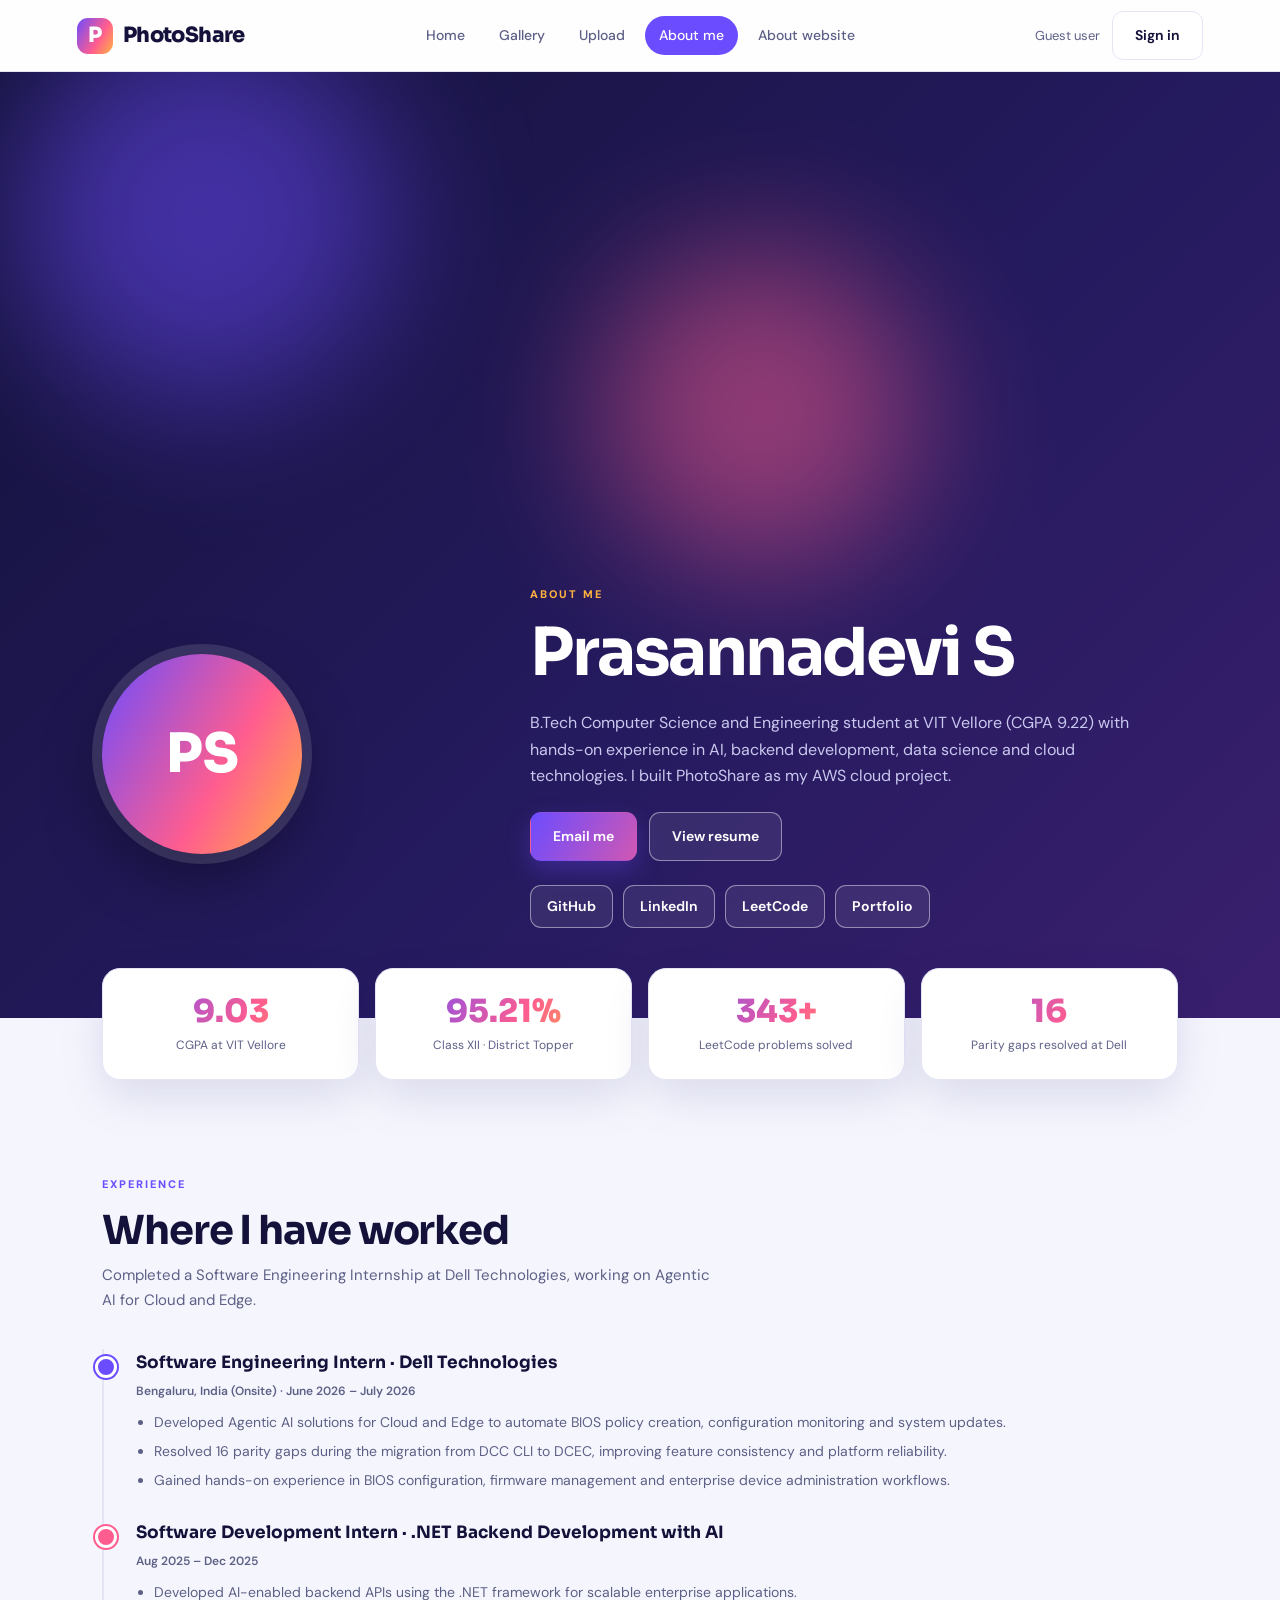
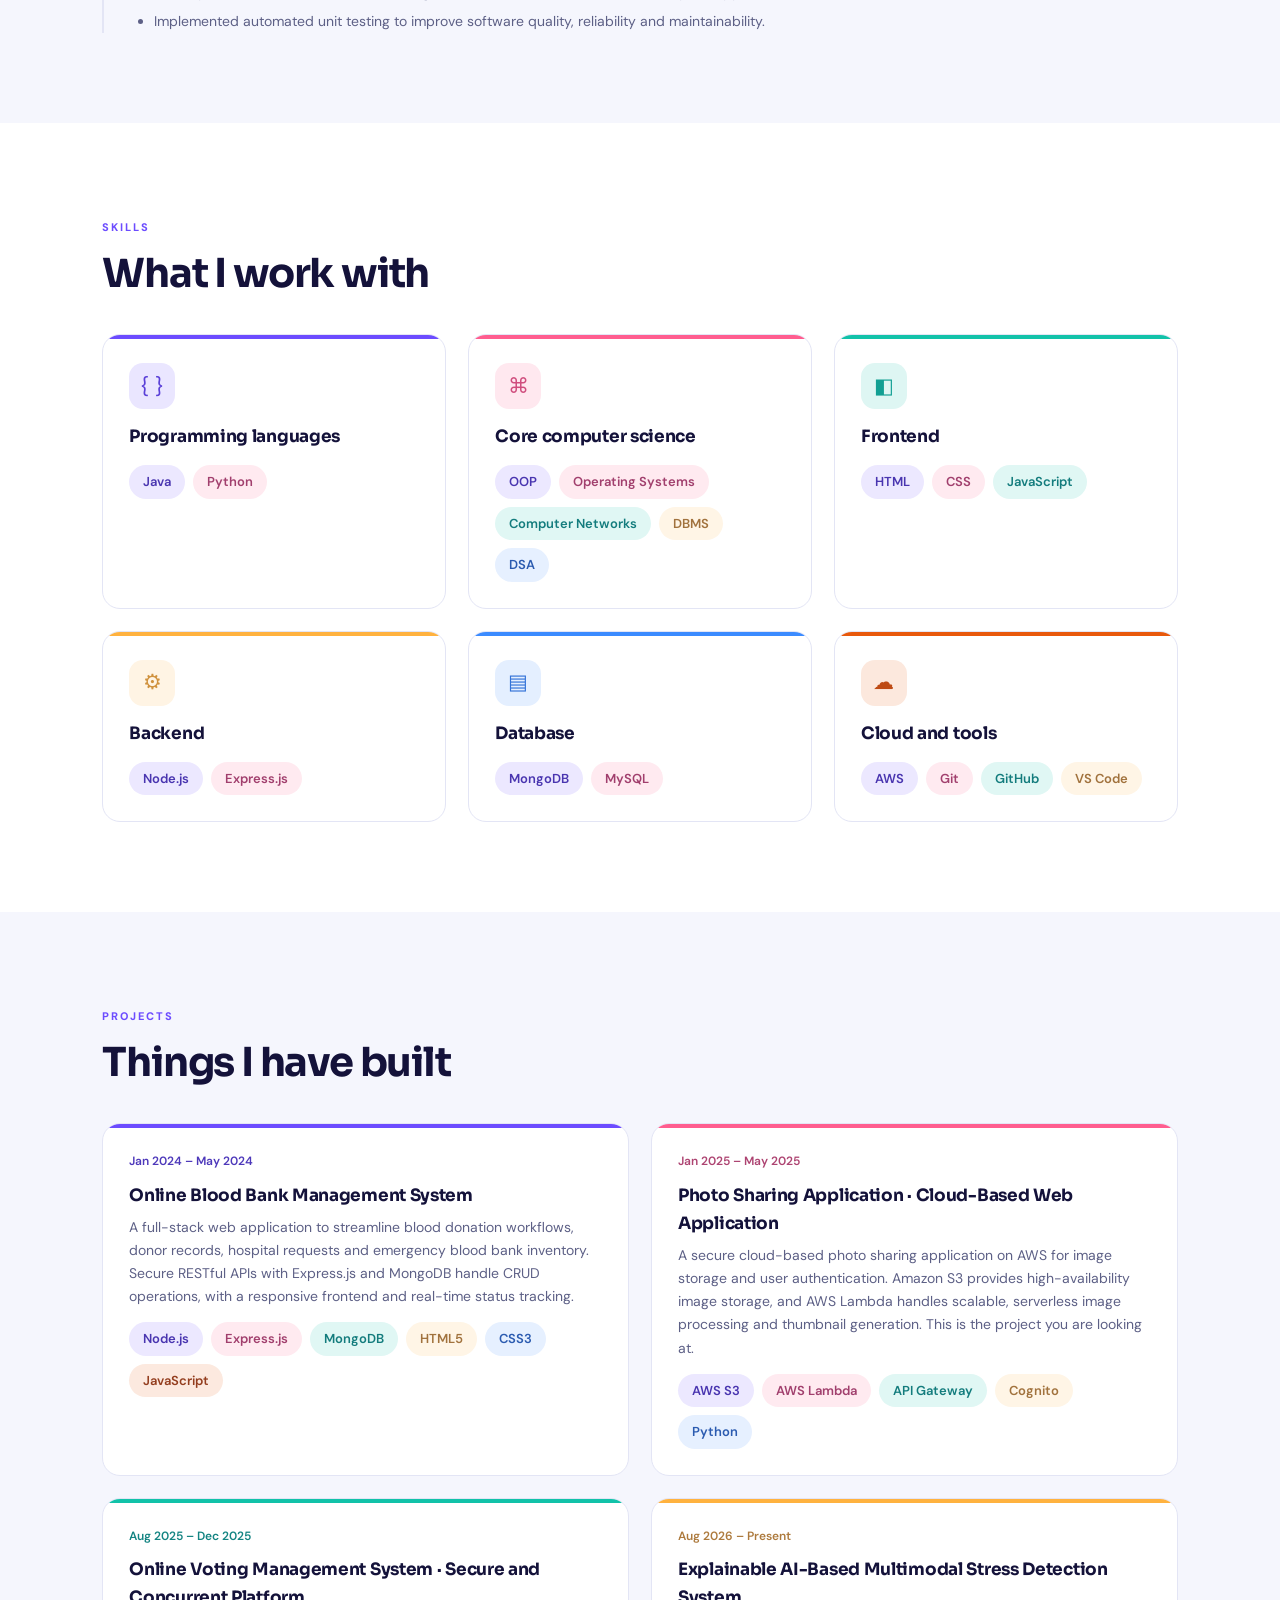
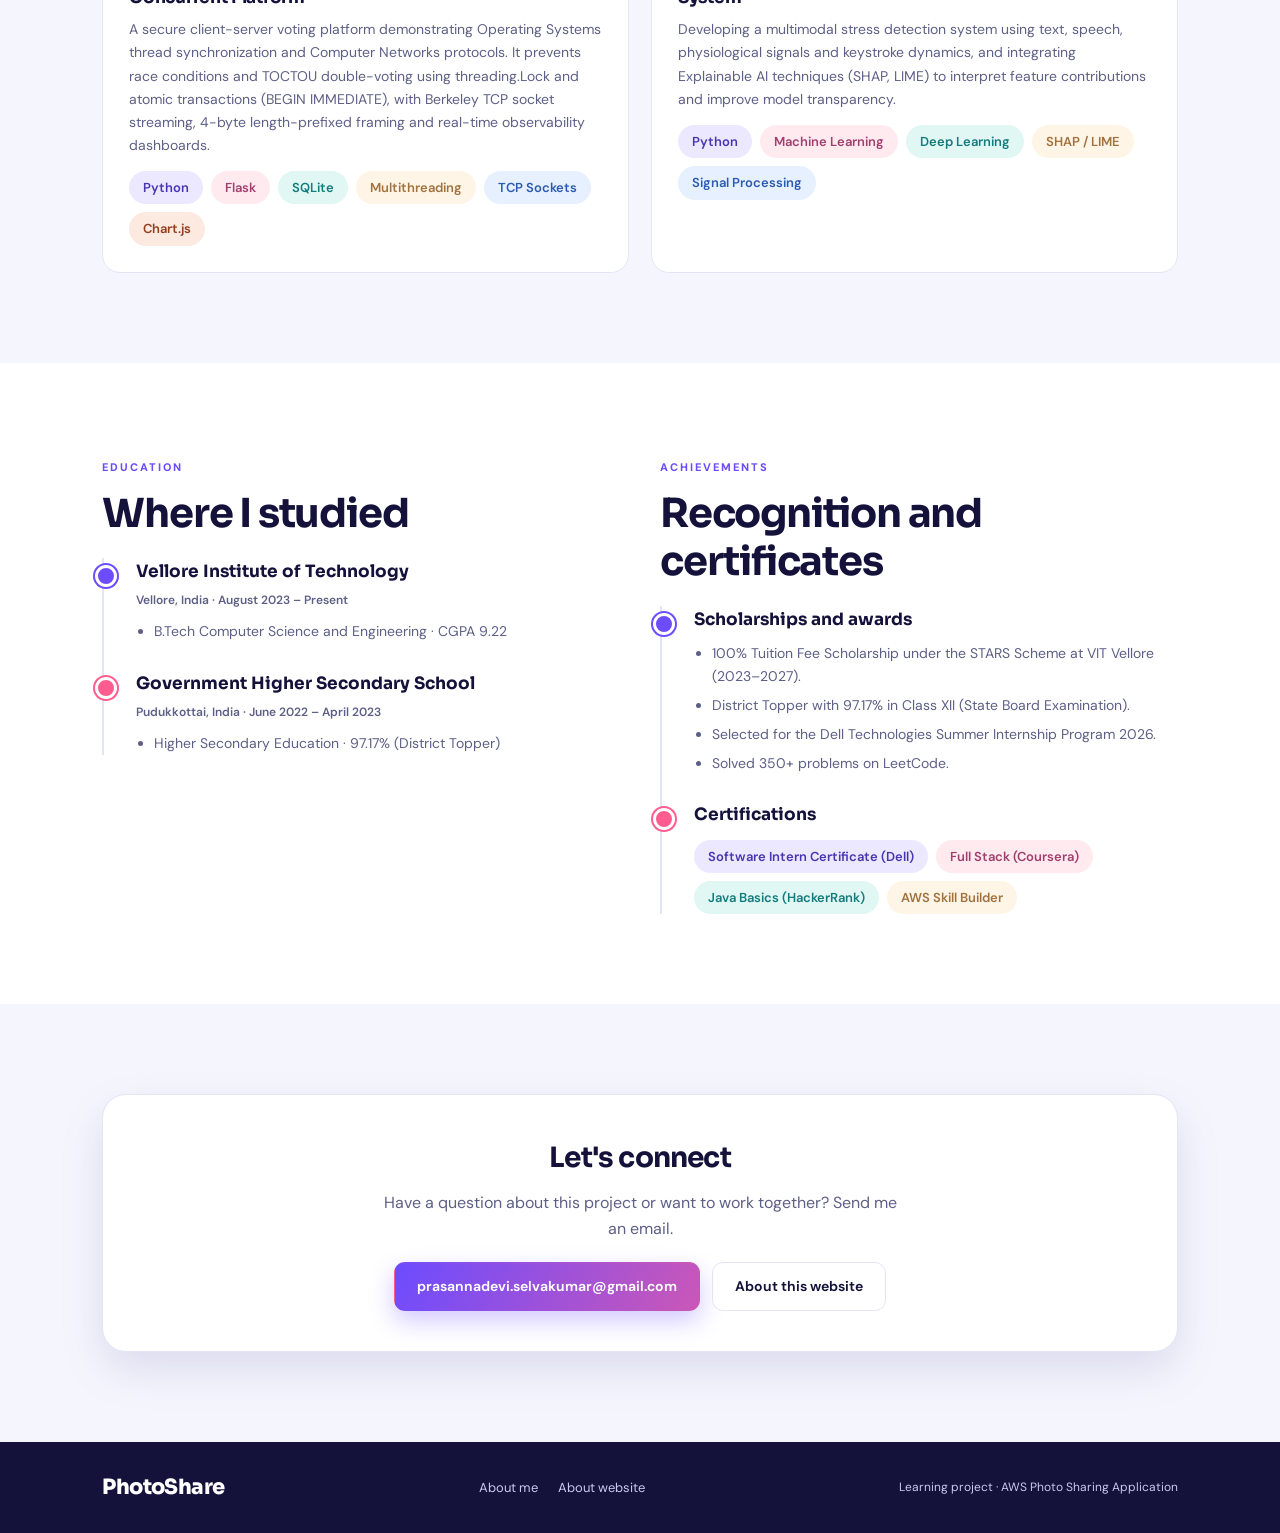
==== about-me.html @ 5a3b8825 "Initial PhotoShare frontend upload" ====
<!DOCTYPE html>
<html lang="en">
<head>
  <meta charset="UTF-8">
  <meta name="viewport" content="width=device-width, initial-scale=1.0">
  <title>About me | PhotoShare</title>
  <link rel="preconnect" href="https://fonts.googleapis.com">
  <link rel="preconnect" href="https://fonts.gstatic.com" crossorigin>
  <link href="https://fonts.googleapis.com/css2?family=DM+Sans:wght@400;500;600;700&family=Sora:wght@600;700;800&display=swap" rel="stylesheet">
  <link rel="stylesheet" href="style.css">
  <script>document.documentElement.classList.add("js");</script>
</head>
<body>
  <header class="topbar">
    <a class="brand" href="index.html#home">
      <span class="brand-icon">P</span> PhotoShare
    </a>
    <nav id="mainNav">
      <a href="index.html#home">Home</a>
      <a href="index.html#gallery">Gallery</a>
      <a href="index.html#upload">Upload</a>
      <a href="about-me.html">About me</a>
      <a href="about-website.html">About website</a>
      <a href="admin.html" id="adminLink" class="hidden">Admin</a>
    </nav>
    <div class="account">
      <span id="userLabel">Guest user</span>
      <button id="loginOpen" class="btn btn-light">Sign in</button>
      <button id="logoutBtn" class="btn btn-light hidden">Sign out</button>
    </div>
    <button class="menu-toggle" id="menuToggle" aria-label="Toggle menu" aria-expanded="false" aria-controls="mainNav">
      <span></span><span></span><span></span>
    </button>
  </header>

  <main>
    <section class="page-hero">
      <div class="blob b1"></div><div class="blob b2"></div>
      <div class="avatar">
        <span>PS</span>
        <img src="Prasanna_Devi.JPEG" alt="Portrait of Prasannadevi S" onerror="this.remove()">
      </div>
      <div class="intro">
        <span class="eyebrow">ABOUT ME</span>
        <h1>Prasannadevi S</h1>
        <p class="lead">B.Tech Computer Science and Engineering student at VIT Vellore (CGPA 9.22)
          with hands-on experience in AI, backend development, data science and cloud
          technologies. I built PhotoShare as my AWS cloud project.</p>
        <div class="hero-actions">
          <a href="mailto:prasannadevi.selvakumar@gmail.com" class="btn btn-primary">Email me</a>
          <a href="https://drive.google.com/file/d/1bGVpnDCysc-osPadfMl0ZBc3N4VnRumS/view?usp=sharing" class="btn btn-outline" target="_blank" rel="noopener">View resume</a>
        </div>
        <div class="social">
          <!-- Replace each # with your real profile link -->
          <a href="#" class="btn btn-outline">GitHub</a>
          <a href="#" class="btn btn-outline">LinkedIn</a>
          <a href="#" class="btn btn-outline">LeetCode</a>
          <a href="#" class="btn btn-outline">Portfolio</a>
        </div>
      </div>
    </section>

    <section class="facts">
      <div class="fact reveal"><strong data-count="9.22" data-decimals="2">9.22</strong><span>CGPA at VIT Vellore</span></div>
      <div class="fact reveal" style="--d:100ms"><strong data-count="97.17" data-decimals="2" data-suffix="%">97.17%</strong><span>Class XII · District Topper</span></div>
      <div class="fact reveal" style="--d:200ms"><strong data-count="350" data-suffix="+">350+</strong><span>LeetCode problems solved</span></div>
      <div class="fact reveal" style="--d:300ms"><strong data-count="16">16</strong><span>Parity gaps resolved at Dell</span></div>
    </section>

    <section class="section">
      <div class="section-heading reveal">
        <span class="eyebrow">EXPERIENCE</span>
        <h2>Where I have worked</h2>
        <p>Completed a Software Engineering Internship at Dell Technologies, working on Agentic AI for Cloud and Edge.</p>
      </div>
      <div class="timeline">
        <article class="t-item reveal">
          <h3>Software Engineering Intern · Dell Technologies</h3>
          <span class="meta">Bengaluru, India (Onsite) · June 2026 – July 2026</span>
          <ul>
            <li>Developed Agentic AI solutions for Cloud and Edge to automate BIOS policy creation, configuration monitoring and system updates.</li>
            <li>Resolved 16 parity gaps during the migration from DCC CLI to DCEC, improving feature consistency and platform reliability.</li>
            <li>Gained hands-on experience in BIOS configuration, firmware management and enterprise device administration workflows.</li>
          </ul>
        </article>
        <article class="t-item reveal">
          <h3>Software Development Intern · .NET Backend Development with AI</h3>
          <span class="meta">Aug 2025 – Dec 2025</span>
          <ul>
            <li>Developed AI-enabled backend APIs using the .NET framework for scalable enterprise applications.</li>
            <li>Implemented automated unit testing to improve software quality, reliability and maintainability.</li>
          </ul>
        </article>
      </div>
    </section>

    <section class="section alt">
      <div class="section-heading reveal">
        <span class="eyebrow">SKILLS</span>
        <h2>What I work with</h2>
      </div>
      <div class="cards">
        <div class="card reveal"><i class="ico">{ }</i><h3>Programming languages</h3>
          <div class="chips"><span class="chip">Java</span><span class="chip">Python</span></div></div>
        <div class="card reveal" style="--d:80ms"><i class="ico">⌘</i><h3>Core computer science</h3>
          <div class="chips"><span class="chip">OOP</span><span class="chip">Operating Systems</span><span class="chip">Computer Networks</span><span class="chip">DBMS</span><span class="chip">DSA</span></div></div>
        <div class="card reveal" style="--d:160ms"><i class="ico">◧</i><h3>Frontend</h3>
          <div class="chips"><span class="chip">HTML</span><span class="chip">CSS</span><span class="chip">JavaScript</span></div></div>
        <div class="card reveal"><i class="ico">⚙</i><h3>Backend</h3>
          <div class="chips"><span class="chip">Node.js</span><span class="chip">Express.js</span></div></div>
        <div class="card reveal" style="--d:80ms"><i class="ico">▤</i><h3>Database</h3>
          <div class="chips"><span class="chip">MongoDB</span><span class="chip">MySQL</span></div></div>
        <div class="card reveal" style="--d:160ms"><i class="ico">☁</i><h3>Cloud and tools</h3>
          <div class="chips"><span class="chip">AWS</span><span class="chip">Git</span><span class="chip">GitHub</span><span class="chip">VS Code</span></div></div>
      </div>
    </section>

    <section class="section">
      <div class="section-heading reveal">
        <span class="eyebrow">PROJECTS</span>
        <h2>Things I have built</h2>
      </div>
      <div class="cards two">
        <article class="card reveal">
          <span class="meta">Jan 2024 – May 2024</span>
          <h3>Online Blood Bank Management System</h3>
          <p>A full-stack web application to streamline blood donation workflows, donor records, hospital requests and emergency blood bank inventory. Secure RESTful APIs with Express.js and MongoDB handle CRUD operations, with a responsive frontend and real-time status tracking.</p>
          <div class="chips"><span class="chip">Node.js</span><span class="chip">Express.js</span><span class="chip">MongoDB</span><span class="chip">HTML5</span><span class="chip">CSS3</span><span class="chip">JavaScript</span></div>
        </article>
        <article class="card reveal" style="--d:100ms">
          <span class="meta">Jan 2025 – May 2025</span>
          <h3>Photo Sharing Application · Cloud-Based Web Application</h3>
          <p>A secure cloud-based photo sharing application on AWS for image storage and user authentication. Amazon S3 provides high-availability image storage, and AWS Lambda handles scalable, serverless image processing and thumbnail generation. This is the project you are looking at.</p>
          <div class="chips"><span class="chip">AWS S3</span><span class="chip">AWS Lambda</span><span class="chip">API Gateway</span><span class="chip">Cognito</span><span class="chip">Python</span></div>
        </article>
        <article class="card reveal">
          <span class="meta">Aug 2025 – Dec 2025</span>
          <h3>Online Voting Management System · Secure and Concurrent Platform</h3>
          <p>A secure client-server voting platform demonstrating Operating Systems thread synchronization and Computer Networks protocols. It prevents race conditions and TOCTOU double-voting using threading.Lock and atomic transactions (BEGIN IMMEDIATE), with Berkeley TCP socket streaming, 4-byte length-prefixed framing and real-time observability dashboards.</p>
          <div class="chips"><span class="chip">Python</span><span class="chip">Flask</span><span class="chip">SQLite</span><span class="chip">Multithreading</span><span class="chip">TCP Sockets</span><span class="chip">Chart.js</span></div>
        </article>
        <article class="card reveal" style="--d:100ms">
          <span class="meta">Aug 2026 – Present</span>
          <h3>Explainable AI-Based Multimodal Stress Detection System</h3>
          <p>Developing a multimodal stress detection system using text, speech, physiological signals and keystroke dynamics, and integrating Explainable AI techniques (SHAP, LIME) to interpret feature contributions and improve model transparency.</p>
          <div class="chips"><span class="chip">Python</span><span class="chip">Machine Learning</span><span class="chip">Deep Learning</span><span class="chip">SHAP / LIME</span><span class="chip">Signal Processing</span></div>
        </article>
      </div>
    </section>

    <section class="section alt">
      <div class="two-col">
        <div>
          <div class="section-heading reveal" style="margin-bottom:0">
            <span class="eyebrow">EDUCATION</span>
            <h2 class="sub-title">Where I studied</h2>
          </div>
          <div class="timeline">
            <article class="t-item reveal">
              <h3>Vellore Institute of Technology</h3>
              <span class="meta">Vellore, India · August 2023 – Present</span>
              <ul><li>B.Tech Computer Science and Engineering · CGPA 9.22</li></ul>
            </article>
            <article class="t-item reveal">
              <h3>Government Higher Secondary School</h3>
              <span class="meta">Pudukkottai, India · June 2022 – April 2023</span>
              <ul><li>Higher Secondary Education · 97.17% (District Topper)</li></ul>
            </article>
          </div>
        </div>
        <div>
          <div class="section-heading reveal" style="margin-bottom:0">
            <span class="eyebrow">ACHIEVEMENTS</span>
            <h2 class="sub-title">Recognition and certificates</h2>
          </div>
          <div class="timeline">
            <article class="t-item reveal">
              <h3>Scholarships and awards</h3>
              <ul>
                <li>100% Tuition Fee Scholarship under the STARS Scheme at VIT Vellore (2023–2027).</li>
                <li>District Topper with 97.17% in Class XII (State Board Examination).</li>
                <li>Selected for the Dell Technologies Summer Internship Program 2026.</li>
                <li>Solved 350+ problems on LeetCode.</li>
              </ul>
            </article>
            <article class="t-item reveal">
              <h3>Certifications</h3>
              <div class="chips" style="margin-top:10px">
                <span class="chip">Software Intern Certificate (Dell)</span>
                <span class="chip">Full Stack (Coursera)</span>
                <span class="chip">Java Basics (HackerRank)</span>
                <span class="chip">AWS Skill Builder</span>
              </div>
            </article>
          </div>
        </div>
      </div>
    </section>

    <section class="section">
      <div class="cta-band reveal" style="margin:0">
        <h2>Let's connect</h2>
        <p>Have a question about this project or want to work together? Send me an email.</p>
        <div class="hero-actions">
          <a href="mailto:prasannadevi.selvakumar@gmail.com" class="btn btn-primary">prasannadevi.selvakumar@gmail.com</a>
          <a href="about-website.html" class="btn btn-light">About this website</a>
        </div>
      </div>
    </section>
  </main>

  <footer>
    <a class="brand" href="index.html#home">PhotoShare</a>
    <div class="foot-links">
      <a href="about-me.html">About me</a>
      <a href="about-website.html">About website</a>
    </div>
    <span>Learning project · AWS Photo Sharing Application</span>
  </footer>

  <div id="toast" class="toast" role="status" aria-live="polite"></div>
  <script src="app.js"></script>
</body>
</html>
---- style.css ----
/* PhotoShare — shared styles for index, about-me and about-website */
:root {
  --ink: #14123a;
  --ink-2: #241a5e;
  --muted: #5d6086;
  --violet: #6c4cff;
  --pink: #ff5d8f;
  --amber: #ffb23f;
  --teal: #12c2a9;
  --bg: #f5f6fd;
  --line: #e3e5f5;
  --white: #fff;
  --grad: linear-gradient(120deg, var(--violet), var(--pink) 60%, var(--amber));
  --shadow: 0 18px 45px rgba(40, 30, 120, .12);
}

* { box-sizing: border-box; margin: 0; padding: 0; }
html { scroll-behavior: smooth; }

body {
  background: var(--bg);
  color: var(--ink);
  font-family: "DM Sans", "Segoe UI", Arial, sans-serif;
  line-height: 1.65;
  -webkit-font-smoothing: antialiased;
}

h1, h2, h3, .brand { font-family: Sora, "Segoe UI", Arial, sans-serif; }
a { color: inherit; text-decoration: none; }
button, input { font: inherit; }
button, .btn { cursor: pointer; }
.hidden { display: none !important; }
:focus-visible { outline: 3px solid var(--pink); outline-offset: 3px; }

/* ---------- Header ---------- */
.topbar {
  position: sticky;
  top: 0;
  z-index: 50;
  height: 72px;
  padding: 0 6%;
  display: flex;
  align-items: center;
  justify-content: space-between;
  gap: 24px;
  background: rgba(255, 255, 255, .86);
  backdrop-filter: blur(14px);
  border-bottom: 1px solid var(--line);
  transition: box-shadow .3s;
}
.topbar.scrolled { box-shadow: 0 8px 30px rgba(40, 30, 120, .1); }

.brand {
  display: flex;
  align-items: center;
  gap: 10px;
  font-size: 21px;
  font-weight: 800;
  letter-spacing: -.6px;
}
.brand-icon {
  display: grid;
  place-items: center;
  width: 36px;
  height: 36px;
  border-radius: 11px;
  color: #fff;
  background: var(--grad);
  transition: transform .4s;
}
.brand:hover .brand-icon { transform: rotate(-12deg) scale(1.08); }

nav { display: flex; gap: 6px; }
nav a {
  position: relative;
  padding: 8px 14px;
  border-radius: 99px;
  font-size: 14px;
  font-weight: 500;
  color: var(--muted);
  transition: color .2s, background .2s;
}
nav a:hover { color: var(--violet); background: #efecff; }
nav a.active { color: #fff; background: var(--violet); }

.account { display: flex; align-items: center; gap: 12px; font-size: 13px; color: var(--muted); }

.menu-toggle {
  display: none;
  width: 42px;
  height: 42px;
  border: 1px solid var(--line);
  border-radius: 11px;
  background: #fff;
  flex-direction: column;
  align-items: center;
  justify-content: center;
  gap: 4px;
}
.menu-toggle span { width: 18px; height: 2px; background: var(--ink); border-radius: 2px; transition: .25s; }
.menu-toggle[aria-expanded="true"] span:nth-child(1) { transform: translateY(6px) rotate(45deg); }
.menu-toggle[aria-expanded="true"] span:nth-child(2) { opacity: 0; }
.menu-toggle[aria-expanded="true"] span:nth-child(3) { transform: translateY(-6px) rotate(-45deg); }

/* ---------- Buttons ---------- */
.btn {
  position: relative;
  overflow: hidden;
  display: inline-flex;
  justify-content: center;
  align-items: center;
  gap: 6px;
  padding: 12px 22px;
  border-radius: 11px;
  border: 1px solid transparent;
  font-weight: 650;
  font-size: 14px;
  transition: transform .2s, box-shadow .2s, background .2s, border-color .2s;
}
.btn:hover { transform: translateY(-2px); }
.btn-primary {
  color: #fff;
  background: linear-gradient(120deg, var(--violet), var(--pink));
  background-size: 160% 100%;
  box-shadow: 0 10px 24px rgba(108, 76, 255, .3);
}
.btn-primary:hover { background-position: 100% 0; box-shadow: 0 14px 30px rgba(255, 93, 143, .35); }
.btn-primary::after {
  content: "";
  position: absolute;
  top: 0;
  left: -80%;
  width: 50%;
  height: 100%;
  background: linear-gradient(100deg, transparent, rgba(255, 255, 255, .45), transparent);
  transform: skewX(-20deg);
}
.btn-primary:hover::after { left: 130%; transition: left .6s; }
.btn-primary:disabled { opacity: .7; cursor: progress; transform: none; }
.btn-light { background: #fff; border-color: var(--line); color: var(--ink); }
.btn-light:hover { border-color: var(--violet); color: var(--violet); }
.btn-outline { border-color: rgba(255, 255, 255, .45); color: #fff; background: rgba(255, 255, 255, .08); }
.btn-outline:hover { background: rgba(255, 255, 255, .18); }
.btn-wide { width: 100%; }

/* ---------- Hero (home) ---------- */
.hero, .page-hero {
  position: relative;
  overflow: hidden;
  color: #fff;
  background: linear-gradient(135deg, #14123a 0%, #241a5e 55%, #3a1f6e 100%);
}
.hero {
  min-height: 570px;
  padding: 90px 8% 140px;
  display: grid;
  grid-template-columns: 1.1fr .9fr;
  align-items: center;
  gap: 50px;
}
.blob {
  position: absolute;
  border-radius: 50%;
  filter: blur(70px);
  opacity: .5;
  animation: drift 14s ease-in-out infinite alternate;
  pointer-events: none;
}
.blob.b1 { width: 380px; height: 380px; background: var(--violet); top: -130px; left: -90px; }
.blob.b2 { width: 320px; height: 320px; background: var(--pink); right: -70px; top: 18%; animation-delay: -4s; }
.blob.b3 { width: 260px; height: 260px; background: var(--teal); bottom: -110px; left: 42%; opacity: .35; animation-delay: -8s; }

.hero-content, .hero-art, .page-hero > div { position: relative; z-index: 1; }

.eyebrow {
  display: inline-block;
  margin-bottom: 14px;
  font-size: 11px;
  font-weight: 800;
  letter-spacing: 2px;
  color: var(--violet);
}
.hero .eyebrow, .page-hero .eyebrow, .cloud-banner .eyebrow { color: var(--amber); }

.hero h1, .page-hero h1 {
  font-size: clamp(40px, 5.2vw, 66px);
  line-height: 1.08;
  letter-spacing: -2.5px;
}
.grad-text {
  background: linear-gradient(90deg, var(--amber), var(--pink), var(--violet), var(--teal), var(--amber));
  background-size: 250% auto;
  -webkit-background-clip: text;
  background-clip: text;
  color: transparent;
  animation: shine 7s linear infinite;
}
.hero-content > p, .page-hero p.lead {
  max-width: 520px;
  margin: 22px 0;
  color: #c9c8ee;
  font-size: 16px;
}
.hero-actions { display: flex; gap: 12px; flex-wrap: wrap; }
.hero-note { display: flex; align-items: center; gap: 10px; margin-top: 30px; font-size: 13px; color: #b5b3e0; }
.status-dot {
  width: 9px;
  height: 9px;
  border-radius: 50%;
  background: var(--teal);
  animation: ping 2s infinite;
}

/* One orchestrated page-load sequence */
.hero-content > *, .page-hero .intro > * { animation: rise .8s cubic-bezier(.2, .8, .2, 1) both; }
.hero-content > *:nth-child(2), .page-hero .intro > *:nth-child(2) { animation-delay: .12s; }
.hero-content > *:nth-child(3), .page-hero .intro > *:nth-child(3) { animation-delay: .24s; }
.hero-content > *:nth-child(4), .page-hero .intro > *:nth-child(4) { animation-delay: .36s; }
.hero-content > *:nth-child(5), .page-hero .intro > *:nth-child(5) { animation-delay: .48s; }

.hero-art { height: 340px; }
.photo-card {
  position: absolute;
  overflow: hidden;
  border: 8px solid #fff;
  border-radius: 18px;
  background: #fff;
  box-shadow: 0 28px 60px rgba(0, 0, 0, .35);
}
.photo-card img { display: block; width: 100%; height: 100%; object-fit: cover; }
.photo-back { width: 65%; height: 240px; top: 10px; right: 0; animation: floatA 7s ease-in-out infinite; }
.photo-front { width: 66%; height: 255px; bottom: 0; left: 2%; animation: floatB 8s ease-in-out infinite; }
.photo-caption {
  position: absolute;
  inset: auto 0 0 0;
  padding: 22px 12px 10px;
  display: flex;
  justify-content: space-between;
  color: #fff;
  background: linear-gradient(transparent, rgba(0, 0, 0, .65));
  font-size: 12px;
  font-weight: 700;
}
.floating-note {
  position: absolute;
  right: 0;
  bottom: 15px;
  padding: 13px 16px;
  border-radius: 12px;
  background: #fff;
  color: var(--ink);
  box-shadow: 0 12px 30px rgba(0, 0, 0, .25);
  font-size: 12px;
  font-weight: 700;
  animation: floatC 5s ease-in-out infinite;
}

/* ---------- Stats ---------- */
.stats {
  position: relative;
  z-index: 2;
  margin: -64px 8% 0;
  display: grid;
  grid-template-columns: repeat(3, 1fr);
  gap: 18px;
}
.stat {
  display: flex;
  align-items: center;
  gap: 16px;
  padding: 22px 24px;
  border: 1px solid var(--line);
  border-radius: 18px;
  background: #fff;
  box-shadow: var(--shadow);
}
.stat-text { display: flex; flex-direction: column; }
.stat strong { font: 700 22px Sora, sans-serif; line-height: 1.2; }
.stat-text > span { font-size: 12px; color: var(--muted); }
.ico {
  flex: none;
  display: grid;
  place-items: center;
  width: 46px;
  height: 46px;
  border-radius: 14px;
  font-style: normal;
  font-size: 21px;
  background: color-mix(in srgb, var(--c, var(--violet)) 14%, #fff);
  color: color-mix(in srgb, var(--c, var(--violet)) 80%, #14123a);
}
.stat:nth-child(1) { --c: var(--violet); }
.stat:nth-child(2) { --c: var(--pink); }
.stat:nth-child(3) { --c: var(--teal); }

/* ---------- Marquee ---------- */
.marquee { overflow: hidden; margin-top: 46px; padding: 6px 0; }
.marquee-track { display: flex; gap: 14px; width: max-content; animation: scroll 32s linear infinite; }
.marquee:hover .marquee-track { animation-play-state: paused; }
.marquee .chip { font-size: 14px; padding: 9px 20px; }

.chip {
  display: inline-flex;
  align-items: center;
  gap: 6px;
  padding: 6px 14px;
  border-radius: 99px;
  font-size: 13px;
  font-weight: 600;
  white-space: nowrap;
  background: color-mix(in srgb, var(--c, var(--violet)) 13%, #fff);
  color: color-mix(in srgb, var(--c, var(--violet)) 60%, #14123a);
}
.marquee .chip:nth-child(6n+1), .chips .chip:nth-child(6n+1) { --c: var(--violet); }
.marquee .chip:nth-child(6n+2), .chips .chip:nth-child(6n+2) { --c: var(--pink); }
.marquee .chip:nth-child(6n+3), .chips .chip:nth-child(6n+3) { --c: var(--teal); }
.marquee .chip:nth-child(6n+4), .chips .chip:nth-child(6n+4) { --c: var(--amber); }
.marquee .chip:nth-child(6n+5), .chips .chip:nth-child(6n+5) { --c: #3b8bff; }
.marquee .chip:nth-child(6n), .chips .chip:nth-child(6n) { --c: #e8590c; }
.chips { display: flex; flex-wrap: wrap; gap: 8px; }

/* ---------- Sections ---------- */
.section { padding: 90px 8%; scroll-margin-top: 72px; }
.section-heading { margin-bottom: 36px; }
.section-heading h2, .cloud-banner h2 {
  font-size: clamp(28px, 3.4vw, 40px);
  letter-spacing: -1.2px;
  line-height: 1.2;
}
.section-heading p, .cloud-banner p { margin-top: 8px; color: var(--muted); font-size: 15px; max-width: 620px; }

/* Upload */
.upload-panel {
  position: relative;
  overflow: hidden;
  max-width: 660px;
  padding: 34px;
  border: 1px solid var(--line);
  border-radius: 22px;
  background: #fff;
  box-shadow: var(--shadow);
}
.upload-panel::before { content: ""; position: absolute; inset: 0 0 auto; height: 5px; background: var(--grad); }
.upload-panel > label:not(.dropzone), .login-panel label {
  display: block;
  margin: 18px 0 7px;
  font-size: 13px;
  font-weight: 700;
}
input[type="text"], input[type="email"], input[type="search"] {
  width: 100%;
  padding: 13px 15px;
  border: 1.5px solid var(--line);
  border-radius: 11px;
  outline: none;
  background: #fff;
  color: var(--ink);
  transition: border-color .2s, box-shadow .2s;
}
input:focus { border-color: var(--violet); box-shadow: 0 0 0 4px rgba(108, 76, 255, .14); }

.dropzone {
  margin-top: 9px;
  min-height: 165px;
  padding: 20px;
  display: flex;
  flex-direction: column;
  align-items: center;
  justify-content: center;
  gap: 7px;
  text-align: center;
  border: 2px dashed #c4bcf5;
  border-radius: 16px;
  background: #f8f7ff;
  cursor: pointer;
  transition: background .2s, border-color .2s, transform .2s;
}
.dropzone:hover, .dropzone.drag { background: #efecff; border-color: var(--violet); }
.dropzone.drag { transform: scale(1.015); }
.dropzone strong { font-size: 14px; }
.dropzone > span:last-child { color: var(--muted); font-size: 12px; }
.upload-icon {
  display: grid;
  place-items: center;
  width: 44px;
  height: 44px;
  border-radius: 13px;
  color: #fff;
  font-size: 24px;
  background: linear-gradient(135deg, var(--violet), var(--pink));
  animation: bob 2.4s ease-in-out infinite;
}
.upload-panel .btn-wide { margin-top: 22px; }
.helper { margin-top: 12px; font-size: 12px; color: var(--muted); text-align: center; }
.file-preview { margin-top: 12px; font-size: 13px; font-weight: 600; color: var(--violet); overflow-wrap: anywhere; }
.file-preview.error { color: #c0264f; }

/* Gallery */
.gallery-section { background: #fff; }
.gallery-heading { display: flex; align-items: flex-end; justify-content: space-between; gap: 25px; }
#searchPhotos { max-width: 260px; }
.gallery-grid { display: grid; grid-template-columns: repeat(3, minmax(0, 1fr)); gap: 24px; }
.gallery-card {
  min-width: 0;
  overflow: hidden;
  border: 1px solid var(--line);
  border-radius: 18px;
  background: #fff;
  box-shadow: 0 6px 20px rgba(40, 30, 120, .06);
  animation: cardIn .5s both;
  animation-delay: calc(var(--i, 0) * 70ms);
  transition: transform .3s, box-shadow .3s;
}
.gallery-card:hover { transform: translateY(-6px); box-shadow: var(--shadow); }
.gallery-card .thumb { position: relative; overflow: hidden; }
.photo-label {
  position: absolute;
  inset: auto 0 0 0;
  padding: 38px 16px 12px;
  color: #fff;
  background: linear-gradient(transparent, rgba(20, 18, 58, .85));
  pointer-events: none;
}
.photo-label h3 { font-size: 16px; line-height: 1.3; overflow-wrap: anywhere; text-shadow: 0 1px 6px rgba(0, 0, 0, .4); }
.like-btn {
  position: absolute;
  top: 12px;
  right: 12px;
  z-index: 2;
  width: 40px;
  height: 40px;
  border: 0;
  border-radius: 50%;
  font-size: 20px;
  line-height: 1;
  color: #b9b5d8;
  background: rgba(255, 255, 255, .92);
  box-shadow: 0 6px 16px rgba(20, 18, 58, .25);
  transition: transform .2s, color .2s;
}
.like-btn:hover { transform: scale(1.12); color: var(--pink); }
.like-btn.liked { color: #ff2d6f; animation: pop .45s; }
.gallery-card img { width: 100%; height: 220px; display: block; object-fit: cover; background: #ece9ff; transition: transform .5s; }
.gallery-card:hover img { transform: scale(1.07); }
.gallery-card-body { padding: 16px; }
.gallery-card h3 { overflow-wrap: anywhere; font-size: 15px; }
.gallery-card p { margin-top: 5px; color: var(--muted); font-size: 12px; overflow-wrap: anywhere; }
.card-actions { display: flex; gap: 8px; margin-top: 14px; }
.card-actions button {
  flex: 1;
  padding: 9px 6px;
  border: 1px solid var(--line);
  border-radius: 9px;
  background: #fff;
  font-size: 12px;
  font-weight: 600;
  transition: background .2s, border-color .2s;
}
.card-actions button:hover { background: #efecff; border-color: var(--violet); }
.card-actions .delete-btn { color: #c0264f; }
.card-actions .delete-btn:hover { background: #fff0f4; border-color: #f3a8bf; }

.empty-state { grid-column: 1 / -1; padding: 50px 15px; text-align: center; }
.empty-icon {
  display: inline-grid;
  place-items: center;
  width: 70px;
  height: 70px;
  margin-bottom: 8px;
  border-radius: 20px;
  font-size: 32px;
  color: var(--violet);
  background: #efecff;
  animation: bob 3s ease-in-out infinite;
}
.empty-state h3 { margin: 8px 0 4px; }
.empty-state p { color: var(--muted); font-size: 14px; margin-bottom: 18px; }

/* Cloud banner */
.cloud-banner {
  position: relative;
  overflow: hidden;
  margin: 70px 8%;
  padding: 44px;
  border-radius: 26px;
  display: flex;
  justify-content: space-between;
  align-items: center;
  gap: 24px;
  color: #fff;
  background: linear-gradient(120deg, #4b2fd6, #c23c8f 70%, #ff7a59);
  background-size: 160% 160%;
  animation: gradMove 12s ease-in-out infinite alternate;
}
.cloud-banner p { color: #f1ecff; }
.cloud-banner .chips { margin-top: 20px; }
.cloud-banner .chip { background: rgba(255, 255, 255, .18); color: #fff; }
.cloud-symbol { font-size: 96px; line-height: 1; opacity: .9; animation: bob 4s ease-in-out infinite; }

/* ---------- Inner pages ---------- */
.page-hero { padding: 80px 8% 90px; display: grid; grid-template-columns: auto 1fr; align-items: center; gap: 48px; }
.page-hero.solo { grid-template-columns: 1fr; }
.page-hero p.lead { max-width: 640px; }
.avatar {
  position: relative;
  overflow: hidden;
  display: grid;
  place-items: center;
  width: 200px;
  height: 200px;
  border-radius: 50%;
  font: 800 54px Sora, sans-serif;
  color: #fff;
  background: var(--grad);
  box-shadow: 0 0 0 10px rgba(255, 255, 255, .12), 0 25px 60px rgba(0, 0, 0, .35);
  animation: pulse 4s ease-in-out infinite;
}
.avatar img {
  position: absolute;
  inset: 0;
  width: 100%;
  height: 100%;
  object-fit: cover;
  object-position: center 20%;
}
.social { display: flex; flex-wrap: wrap; gap: 10px; margin-top: 24px; }
.social .btn { padding: 9px 16px; }

.facts { margin: -50px 8% 0; position: relative; z-index: 2; display: grid; grid-template-columns: repeat(4, 1fr); gap: 16px; }
.fact { padding: 22px; text-align: center; background: #fff; border: 1px solid var(--line); border-radius: 18px; box-shadow: var(--shadow); }
.fact strong {
  display: block;
  font: 800 32px Sora, sans-serif;
  background: var(--grad);
  -webkit-background-clip: text;
  background-clip: text;
  color: transparent;
}
.fact span { font-size: 12px; color: var(--muted); }

.section.alt { background: #fff; }
.two-col { display: grid; grid-template-columns: 1fr 1fr; gap: 40px; }
.sub-title { font-size: 22px; letter-spacing: -.5px; margin-bottom: 20px; }

.cards { display: grid; gap: 22px; grid-template-columns: repeat(3, minmax(0, 1fr)); }
.cards.two { grid-template-columns: repeat(2, minmax(0, 1fr)); }
.cards > *:nth-child(6n+1) { --c: var(--violet); }
.cards > *:nth-child(6n+2) { --c: var(--pink); }
.cards > *:nth-child(6n+3) { --c: var(--teal); }
.cards > *:nth-child(6n+4) { --c: var(--amber); }
.cards > *:nth-child(6n+5) { --c: #3b8bff; }
.cards > *:nth-child(6n) { --c: #e8590c; }

.card {
  position: relative;
  overflow: hidden;
  padding: 28px 26px 26px;
  border: 1px solid var(--line);
  border-radius: 18px;
  background: #fff;
  transition: transform .3s, box-shadow .3s;
}
.card::before { content: ""; position: absolute; inset: 0 0 auto; height: 4px; background: var(--c, var(--violet)); }
.card:hover { transform: translateY(-5px); box-shadow: var(--shadow); }
.card .ico { margin-bottom: 14px; }
.card h3 { font-size: 17px; margin-bottom: 6px; letter-spacing: -.3px; }
.card p, .card li { font-size: 14px; color: var(--muted); }
.card .meta { font-size: 12px; font-weight: 600; color: color-mix(in srgb, var(--c, var(--violet)) 65%, #14123a); margin-bottom: 10px; display: block; }
.card ul { padding-left: 18px; margin-top: 8px; display: grid; gap: 6px; }
.card .chips { margin-top: 14px; }

.timeline { position: relative; padding-left: 32px; border-left: 2px solid var(--line); display: grid; gap: 26px; }
.t-item { position: relative; }
.t-item::before {
  content: "";
  position: absolute;
  left: -41px;
  top: 7px;
  width: 16px;
  height: 16px;
  border-radius: 50%;
  background: var(--c, var(--violet));
  border: 3px solid #fff;
  box-shadow: 0 0 0 2px var(--c, var(--violet));
}
.t-item:nth-child(2) { --c: var(--pink); }
.t-item:nth-child(3) { --c: var(--teal); }
.t-item h3 { font-size: 17px; }
.t-item .meta { font-size: 12px; font-weight: 600; color: var(--muted); }
.t-item ul { padding-left: 18px; margin-top: 8px; display: grid; gap: 6px; font-size: 14px; color: var(--muted); }

.flow { display: grid; grid-template-columns: repeat(5, minmax(0, 1fr)); gap: 16px; counter-reset: step; }
.step { position: relative; padding: 24px 20px; border: 1px solid var(--line); border-radius: 18px; background: #fff; counter-increment: step; }
.step::before {
  content: counter(step);
  display: grid;
  place-items: center;
  width: 34px;
  height: 34px;
  margin-bottom: 12px;
  border-radius: 50%;
  font: 700 15px Sora, sans-serif;
  color: #fff;
  background: var(--c, var(--violet));
}
.step:not(:last-child)::after {
  content: "";
  position: absolute;
  top: 40px;
  left: calc(100% - 4px);
  width: 24px;
  border-top: 2px dashed #c4bcf5;
  animation: dash 1.2s linear infinite;
}
.step h3 { font-size: 15px; margin-bottom: 4px; }
.step p { font-size: 13px; color: var(--muted); }
.flow > *:nth-child(1) { --c: var(--violet); }
.flow > *:nth-child(2) { --c: var(--pink); }
.flow > *:nth-child(3) { --c: var(--teal); }
.flow > *:nth-child(4) { --c: #e8590c; }
.flow > *:nth-child(5) { --c: #3b8bff; }

.cta-band { margin: 0 8% 70px; padding: 40px; border-radius: 24px; text-align: center; background: #fff; border: 1px solid var(--line); box-shadow: var(--shadow); }
.cta-band h2 { font-size: 28px; letter-spacing: -.8px; }
.cta-band p { margin: 8px auto 20px; max-width: 520px; color: var(--muted); }
.cta-band .hero-actions { justify-content: center; }

/* ---------- Footer ---------- */
footer {
  display: flex;
  align-items: center;
  justify-content: space-between;
  flex-wrap: wrap;
  gap: 20px;
  padding: 28px 8%;
  color: #c9c8ee;
  background: var(--ink);
}
footer .brand { color: #fff; }
footer .foot-links { display: flex; gap: 20px; font-size: 13px; }
footer .foot-links a:hover { color: var(--amber); }
footer > span { font-size: 12px; }

/* ---------- Admin ---------- */
.admin-grid { display: grid; grid-template-columns: 1fr 1.4fr; gap: 24px; align-items: start; }
.panel {
  position: relative;
  overflow: hidden;
  padding: 30px;
  border: 1px solid var(--line);
  border-radius: 20px;
  background: #fff;
  box-shadow: var(--shadow);
}
.panel::before { content: ""; position: absolute; inset: 0 0 auto; height: 4px; background: var(--grad); }
.panel h2 { font-size: 22px; letter-spacing: -.5px; margin-bottom: 8px; }
.panel > p { color: var(--muted); font-size: 14px; }
.status-pill {
  display: inline-block;
  margin: 16px 0 6px;
  padding: 7px 14px;
  border-radius: 99px;
  font-size: 13px;
  font-weight: 600;
}
.status-pill.warn { background: #fff2d8; color: #7a5200; }
.status-pill.info { background: #e6efff; color: #1f4fa8; }
.status-pill.ok { background: #dcf8ef; color: #0b6b58; }
.admin-facts { display: grid; gap: 10px; margin-top: 16px; }
.admin-facts div { display: flex; justify-content: space-between; gap: 16px; padding: 11px 0; border-top: 1px solid var(--line); font-size: 14px; }
.admin-facts dt { color: var(--muted); }
.admin-facts dd { font-weight: 600; text-align: right; overflow-wrap: anywhere; }
.table-wrap { margin-top: 16px; overflow-x: auto; }
.admin-table { width: 100%; border-collapse: collapse; font-size: 14px; }
.admin-table th { text-align: left; padding: 10px 12px; font-size: 12px; color: var(--muted); border-bottom: 2px solid var(--line); }
.admin-table td { padding: 13px 12px; border-bottom: 1px solid var(--line); overflow-wrap: anywhere; }
.admin-table tbody tr:hover { background: #f8f7ff; }
.admin-table .empty-row { text-align: center; color: var(--muted); padding: 30px 12px; }
@media (max-width: 960px) { .admin-grid { grid-template-columns: 1fr; } }

.made-with {
  padding: 16px 8%;
  text-align: center;
  font-size: 14px;
  color: #c9c8ee;
  background: #0d0b2b;
  border-top: 1px solid rgba(255, 255, 255, .08);
}
.made-with .heart { display: inline-block; color: #ff2d6f; animation: beat 1.4s infinite; }

/* ---------- Toast ---------- */
.toast {
  position: fixed;
  right: 22px;
  bottom: 22px;
  z-index: 100;
  max-width: calc(100% - 44px);
  padding: 14px 20px;
  border-radius: 12px;
  background: var(--ink);
  border-left: 5px solid var(--teal);
  color: #fff;
  font-size: 14px;
  box-shadow: 0 16px 40px rgba(0, 0, 0, .3);
  opacity: 0;
  transform: translateY(14px);
  pointer-events: none;
  transition: .3s;
}
.toast.error { background: #7a1736; border-left-color: var(--pink); }
.toast.show { opacity: 1; transform: translateY(0); }

/* ---------- Scroll reveal ---------- */
.js .reveal { opacity: 0; transform: translateY(22px); transition: opacity .7s ease, transform .7s ease; transition-delay: var(--d, 0ms); }
.js .reveal.in { opacity: 1; transform: none; }

/* ---------- Keyframes ---------- */
@keyframes rise { from { opacity: 0; transform: translateY(26px); } to { opacity: 1; transform: none; } }
@keyframes shine { to { background-position: 250% center; } }
@keyframes drift { to { transform: translate(60px, 40px) scale(1.15); } }
@keyframes floatA { 0%, 100% { transform: rotate(8deg) translateY(0); } 50% { transform: rotate(8deg) translateY(-14px); } }
@keyframes floatB { 0%, 100% { transform: rotate(-5deg) translateY(0); } 50% { transform: rotate(-5deg) translateY(12px); } }
@keyframes floatC { 0%, 100% { transform: translateY(0); } 50% { transform: translateY(-8px); } }
@keyframes pop { 0% { transform: scale(1); } 40% { transform: scale(1.4); } 100% { transform: scale(1); } }
@keyframes beat { 0%, 100% { transform: scale(1); } 15% { transform: scale(1.3); } 30% { transform: scale(1); } 45% { transform: scale(1.22); } }
@keyframes bob { 0%, 100% { transform: translateY(0); } 50% { transform: translateY(-6px); } }
@keyframes ping { 0% { box-shadow: 0 0 0 0 rgba(18, 194, 169, .6); } 100% { box-shadow: 0 0 0 10px rgba(18, 194, 169, 0); } }
@keyframes scroll { to { transform: translateX(-50%); } }
@keyframes cardIn { from { opacity: 0; transform: translateY(16px) scale(.97); } to { opacity: 1; transform: none; } }
@keyframes gradMove { to { background-position: 100% 100%; } }
@keyframes pulse { 0%, 100% { box-shadow: 0 0 0 10px rgba(255, 255, 255, .12), 0 25px 60px rgba(0, 0, 0, .35); } 50% { box-shadow: 0 0 0 18px rgba(255, 255, 255, .06), 0 25px 60px rgba(0, 0, 0, .35); } }
@keyframes dash { to { border-top-color: var(--pink); } }

/* ---------- Responsive ---------- */
@media (max-width: 960px) {
  .menu-toggle { display: flex; }
  .account { margin-left: auto; }
  #userLabel { display: none; }
  nav {
    position: absolute;
    top: 100%;
    left: 0;
    right: 0;
    display: none;
    flex-direction: column;
    padding: 12px 6% 18px;
    background: #fff;
    border-bottom: 1px solid var(--line);
    box-shadow: 0 20px 30px rgba(40, 30, 120, .1);
  }
  nav.open { display: flex; }
  nav a { padding: 12px 14px; }
  .topbar { gap: 14px; }
  .hero { grid-template-columns: 1fr; padding: 60px 6% 130px; gap: 30px; }
  .hero-art { max-width: 480px; width: 100%; margin: auto; }
  .section { padding: 64px 6%; }
  .gallery-grid, .cards { grid-template-columns: repeat(2, minmax(0, 1fr)); }
  .gallery-heading { align-items: flex-start; flex-direction: column; }
  #searchPhotos { max-width: none; }
  .stats, .facts { margin-left: 6%; margin-right: 6%; }
  .facts { grid-template-columns: repeat(2, 1fr); }
  .cloud-banner { margin: 40px 6%; padding: 30px; }
  .page-hero { grid-template-columns: 1fr; padding: 60px 6% 80px; gap: 28px; }
  .avatar { width: 130px; height: 130px; font-size: 42px; }
  .two-col { grid-template-columns: 1fr; }
  .flow { grid-template-columns: 1fr; }
  .step:not(:last-child)::after { display: none; }
  .cta-band { margin: 0 6% 50px; }
  footer { padding: 26px 6%; }
}

@media (max-width: 560px) {
  .stats { grid-template-columns: 1fr; }
  .gallery-grid, .cards, .cards.two { grid-template-columns: 1fr; }
  .gallery-card img { height: 240px; }
  .upload-panel { padding: 22px; }
  .hero h1, .page-hero h1 { letter-spacing: -1.5px; }
  .cloud-symbol { display: none; }
  .btn { padding: 11px 16px; }
}

@media (prefers-reduced-motion: reduce) {
  *, *::before, *::after { animation: none !important; transition: none !important; scroll-behavior: auto !important; }
  .js .reveal { opacity: 1; transform: none; }
}
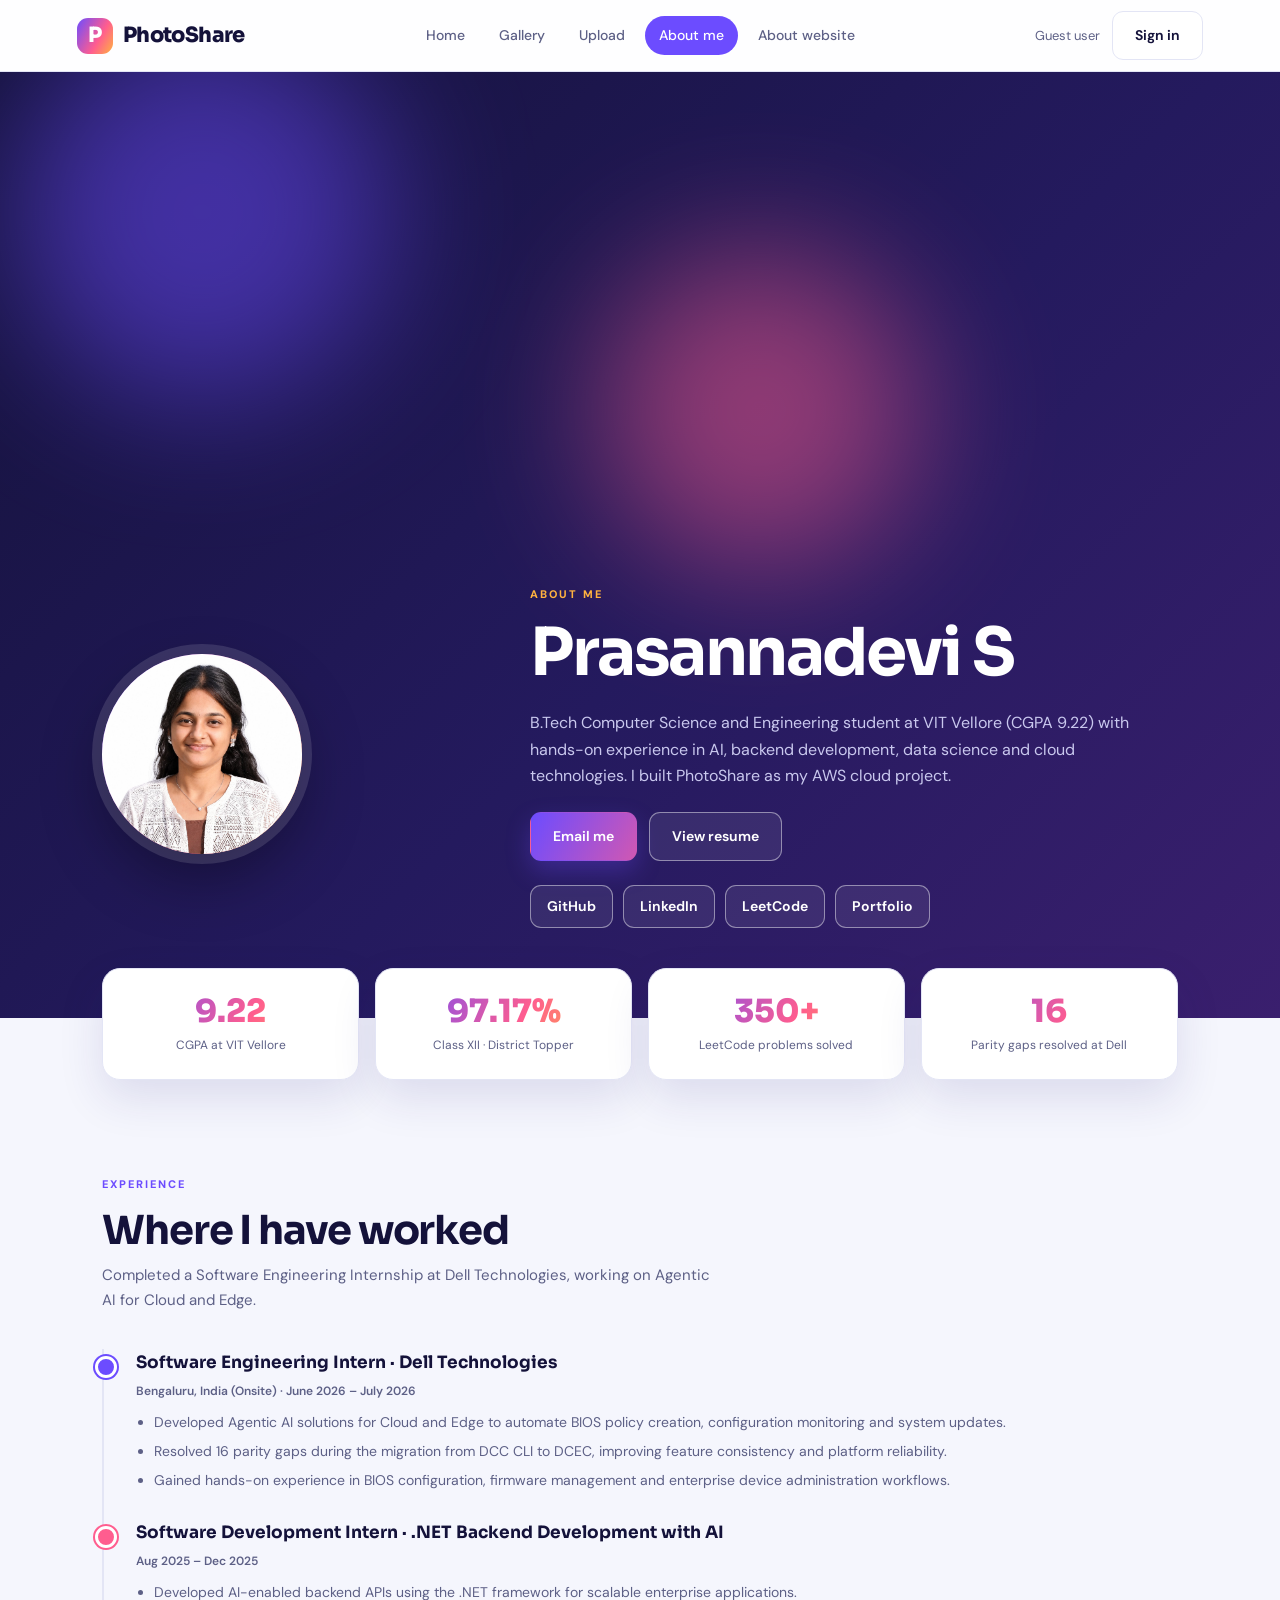
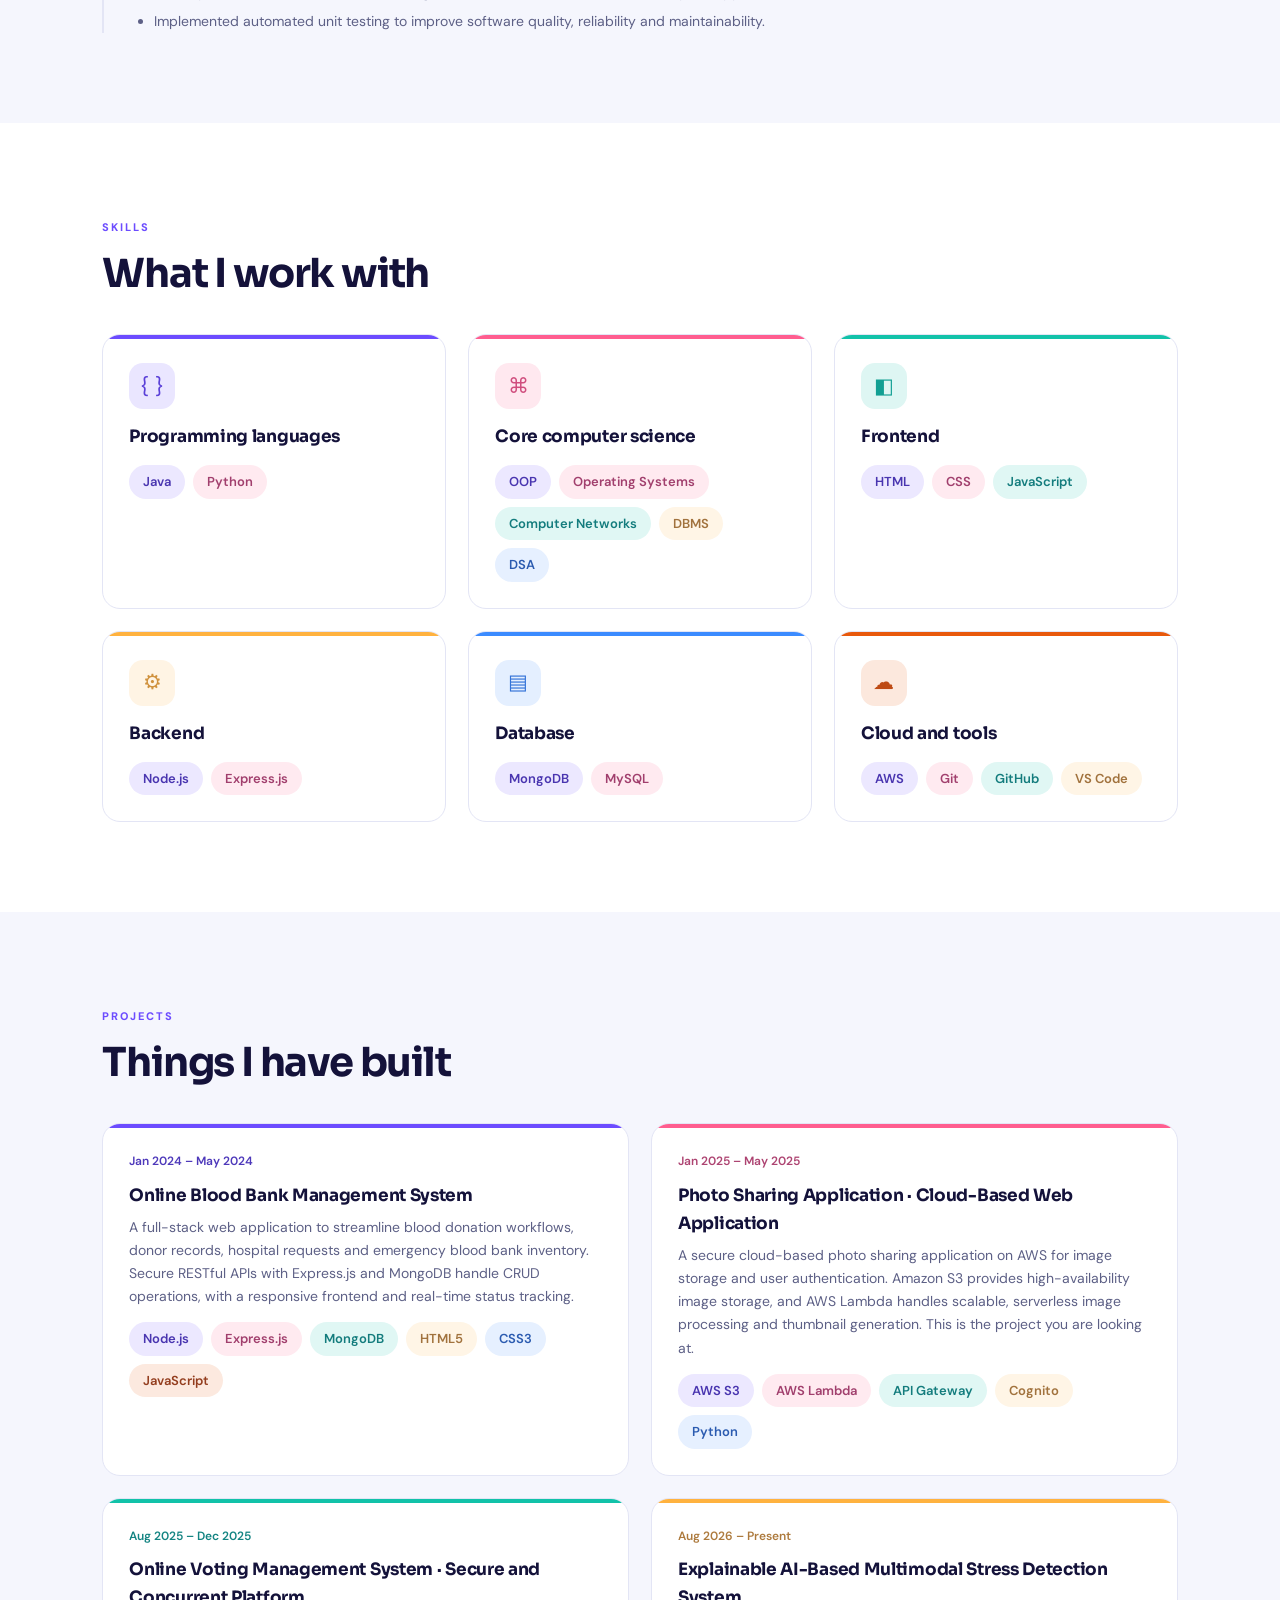
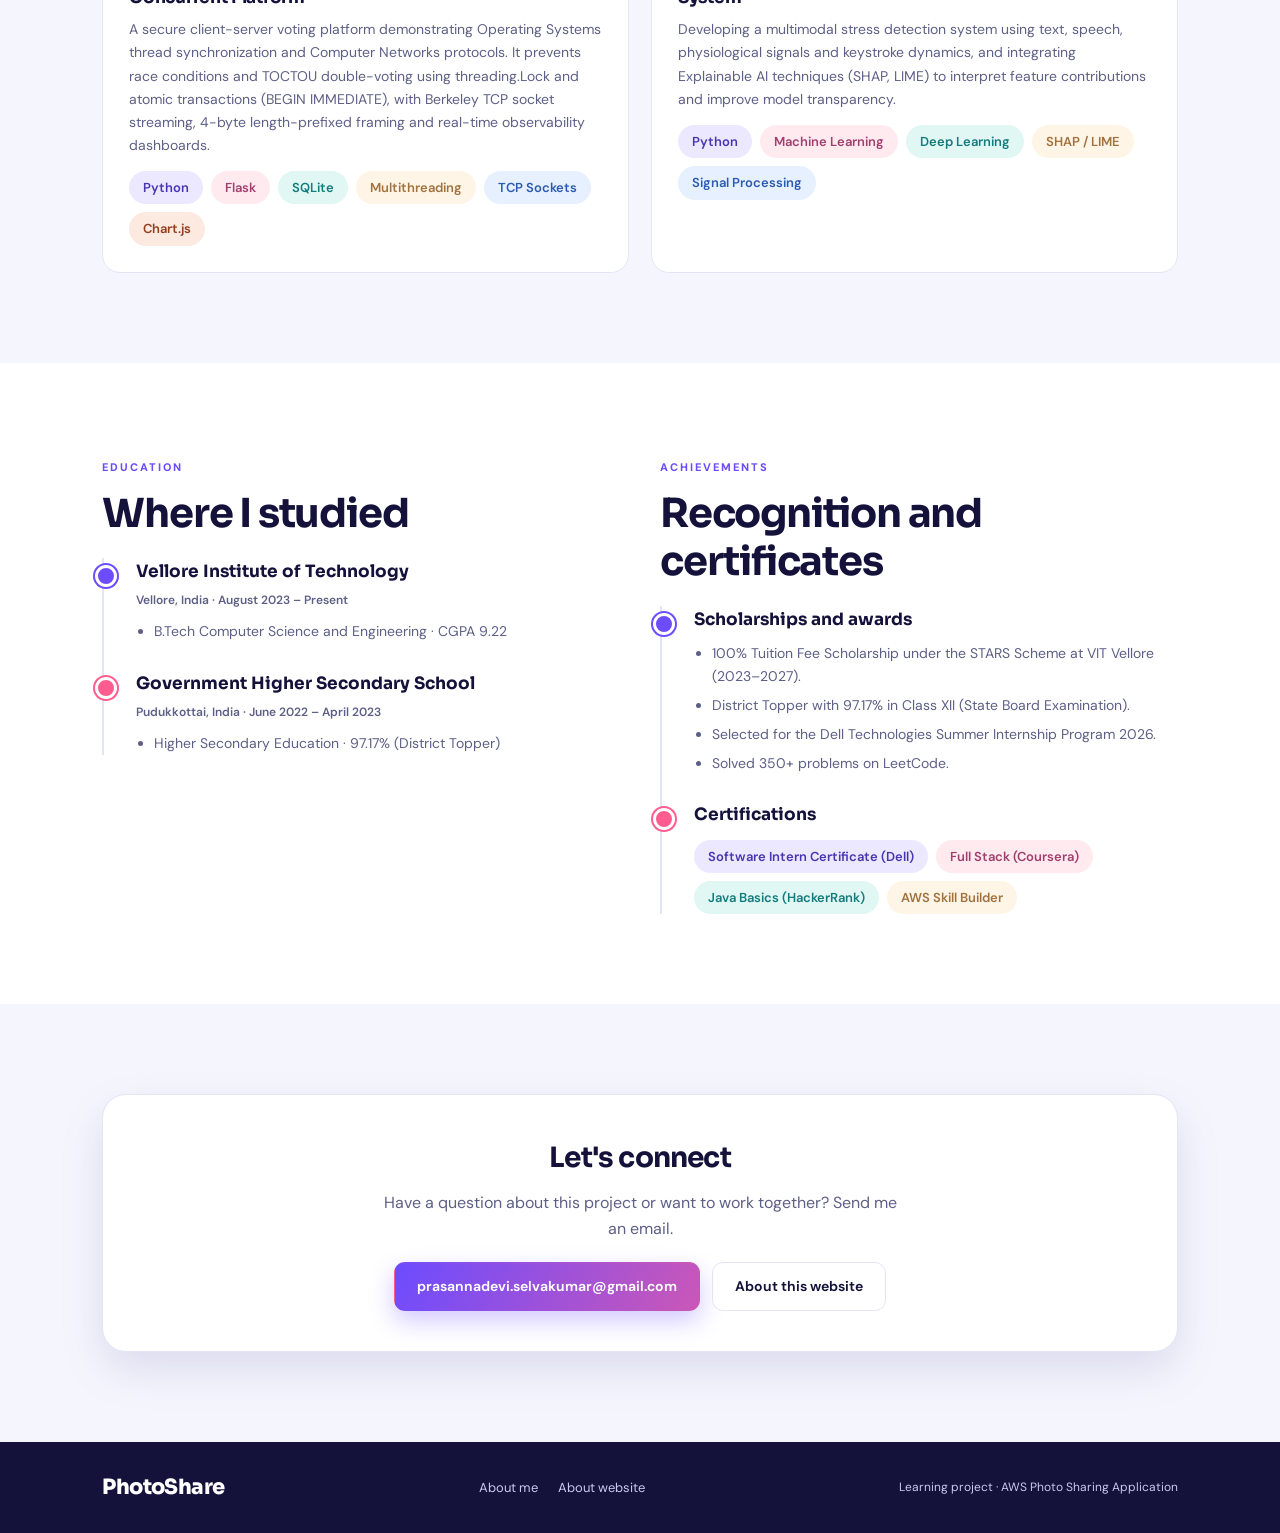
==== commit e3916981: "Update about-me.html" ====
--- a/about-me.html
+++ b/about-me.html
@@ -38,7 +38,7 @@
       <div class="blob b1"></div><div class="blob b2"></div>
       <div class="avatar">
         <span>PS</span>
-        <img src="Prasanna_Devi.JPEG" alt="Portrait of Prasannadevi S" onerror="this.remove()">
+        <img src="Prasanna_Devi.jpeg" alt="Portrait of Prasannadevi S" onerror="this.remove()">
       </div>
       <div class="intro">
         <span class="eyebrow">ABOUT ME</span>
@@ -221,4 +221,4 @@
   <div id="toast" class="toast" role="status" aria-live="polite"></div>
   <script src="app.js"></script>
 </body>
-</html>+</html>
